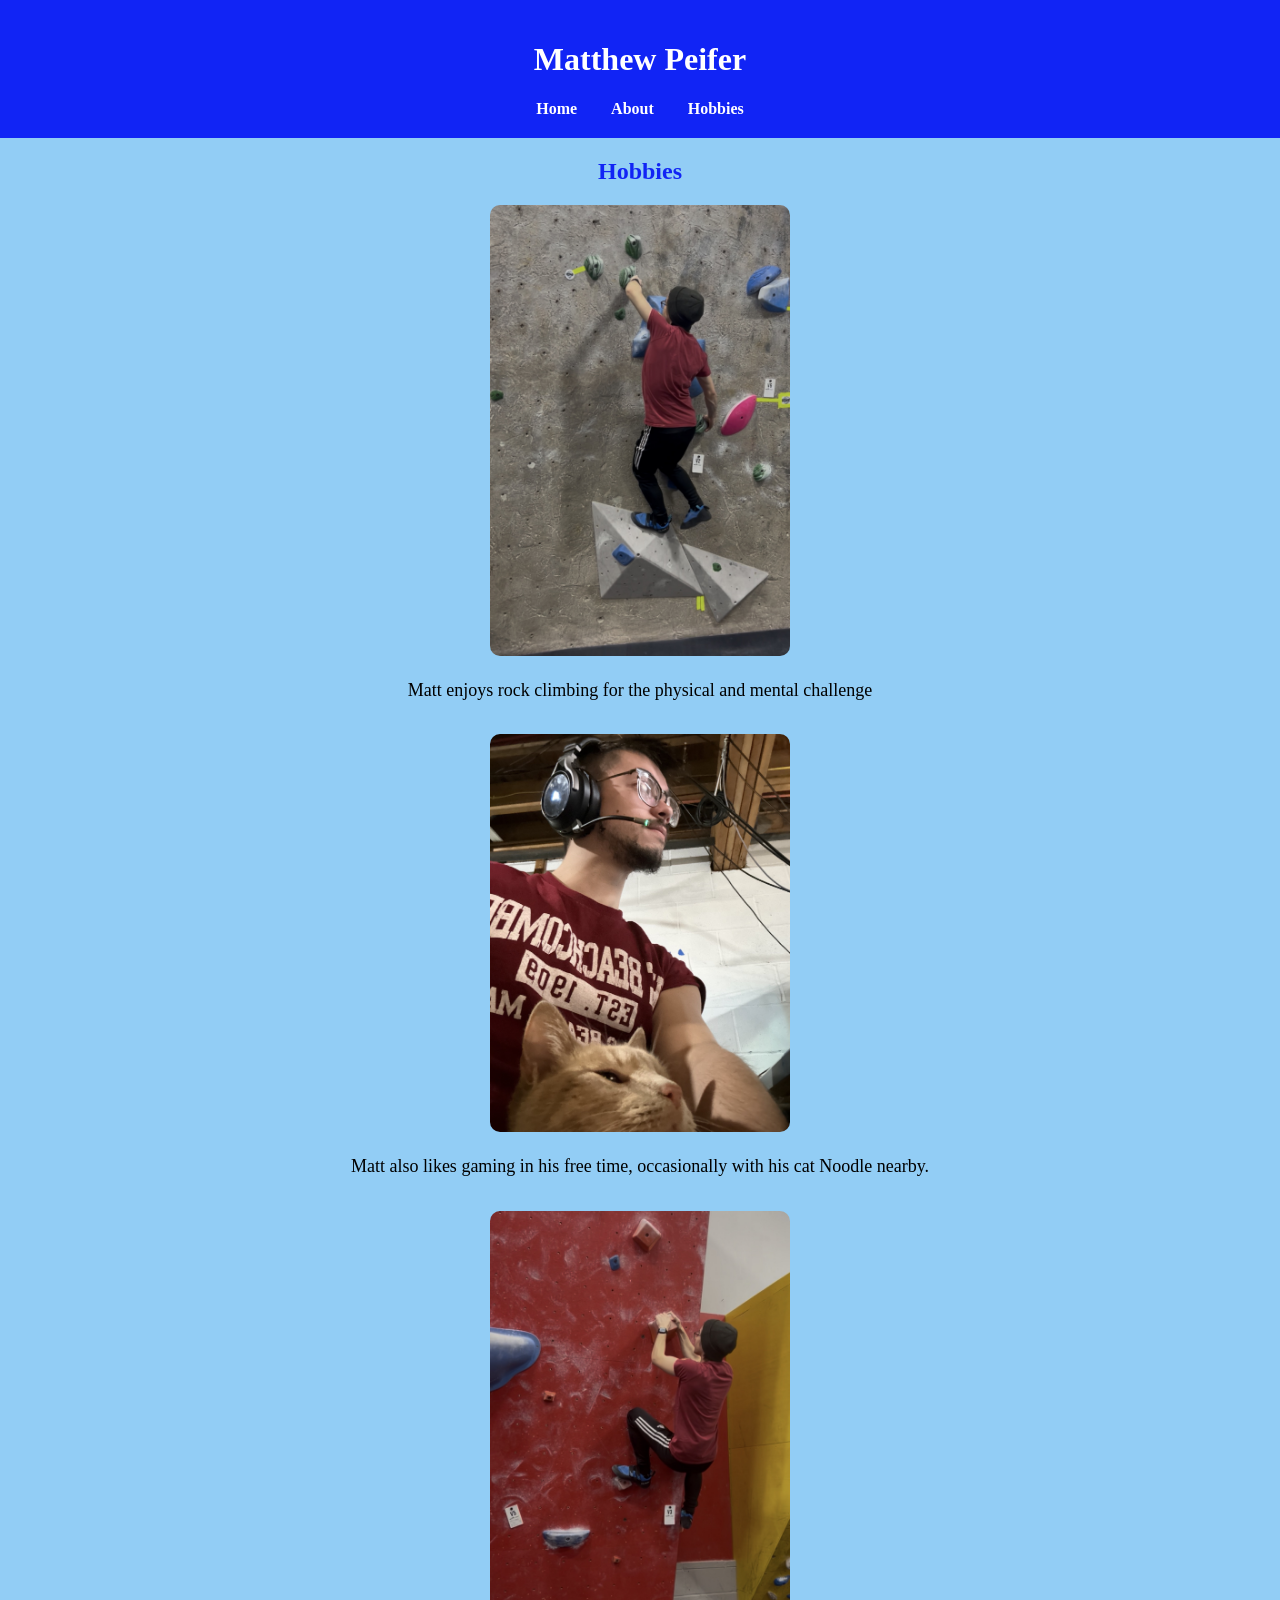
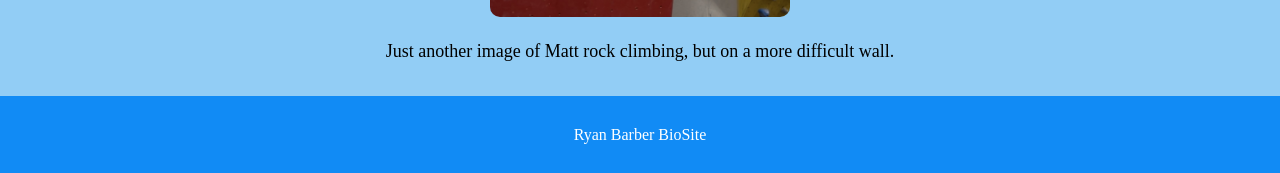
==== hobbies.html @ b553fe98 "bioSite upload" ====
<!DOCTYPE html>
<html lang="en">
<head>
    <meta charset="UTF-8">
    <title>Hobbies</title>
    <link rel="stylesheet" href="site.css">
</head>

<body>

<header>
    <h1>Matthew Peifer</h1>
    <nav>
        <a href="index.html">Home</a>
        <a href="about.html">About</a>
        <a href="hobbies.html">Hobbies</a>
    </nav>
</header>

<div id="container">

    <h2>Hobbies</h2>

    <div class="hobby">
        <img src="images/climbing.png" alt="Rock Climbing" class="main-img">
        <p>Matt enjoys rock climbing for the physical and mental challenge</p>
    </div>

    <div class="hobby">
        <img src="images/gaming.png" alt="Gaming" class="main-img">
        <p>Matt also likes gaming in his free time, occasionally with his cat Noodle nearby.</p>
    </div>

    <div class="hobby">
        <img src="images/climbing%20again.png" alt="Rock Climbing" class="main-img">
        <p>Just another image of Matt rock climbing, but on a more difficult wall.</p>
    </div>

</div>

<footer>
    <p>Ryan Barber BioSite</p>
</footer>

</body>
</html>
---- site.css ----
body {
margin: 0;
font-family: Georgia;
background-color: #92CDF5;
}

header {
background-color: #1124F5;
color: white;
padding: 20px;
text-align: center;
}

nav {
margin-top: 10px;
}

nav a {
    color: white;
    margin: 0 15px;
    text-decoration: none;
    font-weight: bold;
}

nav a:hover {
text-decoration: underline;
}

#container p {
max-width: 900px;
margin-left: auto;
margin-right: auto;
font-size: 18px;
background-color:92CDF5;
}

h2{
text-align:center;
color: #1124F5;
}

.main-img {
width:300px;
display: block;
margin: 20px auto;
border-radius: 10px;
}

p{
line-height: 1.6;
margin-bottom: 15px;
}

.hobby {
text-align: center;
margin-bottom: 30px;
}

footer {
background-color: #118BF5;
color: white;
text-align: center;
padding: 10px;
margin-top:20px;
}
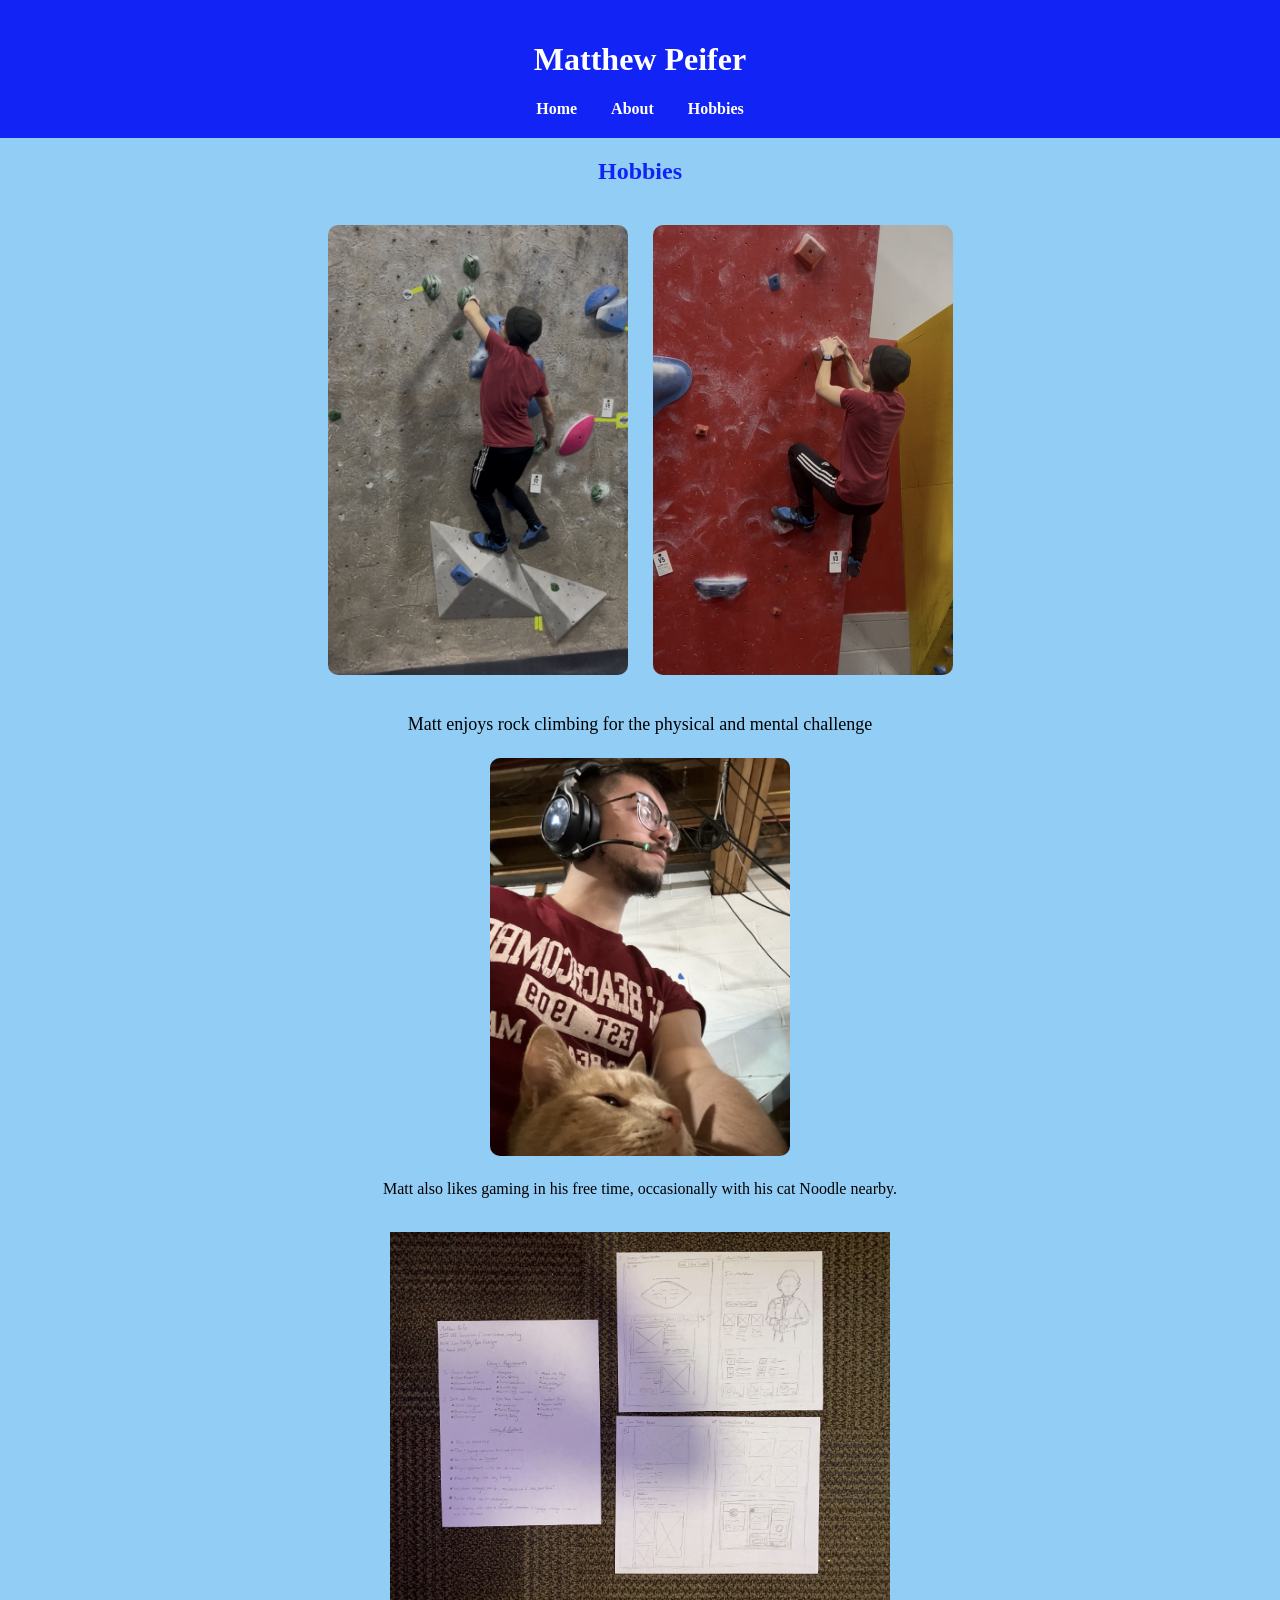
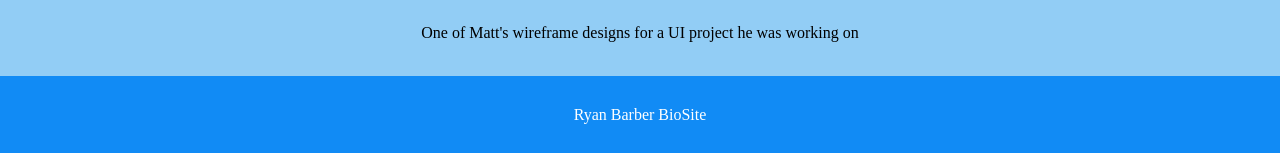
==== commit 260d2303: "Final version of bioSite" ====
--- a/hobbies.html
+++ b/hobbies.html
@@ -21,9 +21,14 @@
 
     <h2>Hobbies</h2>
 
-    <div class="hobby">
+    <div class="climbing-container">
         <img src="images/climbing.png" alt="Rock Climbing" class="main-img">
-        <p>Matt enjoys rock climbing for the physical and mental challenge</p>
+        <img src="images/climbingagain.jpg" alt="Rock Climbing wall"
+             style="margin-top: 20px;">
+    </div>
+
+        <p class ="climbing-text">
+            Matt enjoys rock climbing for the physical and mental challenge</p>
     </div>
 
     <div class="hobby">
@@ -32,8 +37,9 @@
     </div>
 
     <div class="hobby">
-        <img src="images/climbing%20again.png" alt="Rock Climbing" class="main-img">
-        <p>Just another image of Matt rock climbing, but on a more difficult wall.</p>
+        <img src="images/wireframe.jpg" alt="UI design"
+             style="width: 500px; height: auto;">
+        <p>One of Matt's wireframe designs for a UI project he was working on</p>
     </div>
 
 </div>
--- a/site.css
+++ b/site.css
@@ -62,4 +62,30 @@
 text-align: center;
 padding: 10px;
 margin-top:20px;
+}
+
+.climbing-container {
+display: flex;
+justify-content: center;
+align-items: flex-start;
+gap: 25px;
+width: fit-content;
+margin: 0 auto 15px auto;
+}
+
+.climbing-container img {
+width: 300px;
+height: 450px;
+object-fit: cover;
+object-position: center top;
+border-radius: 10px;
+}
+
+.climbing-text {
+text-align: center;
+margin-top: 15px;
+}
+
+.hobby p {
+text-algin: center;
 }
